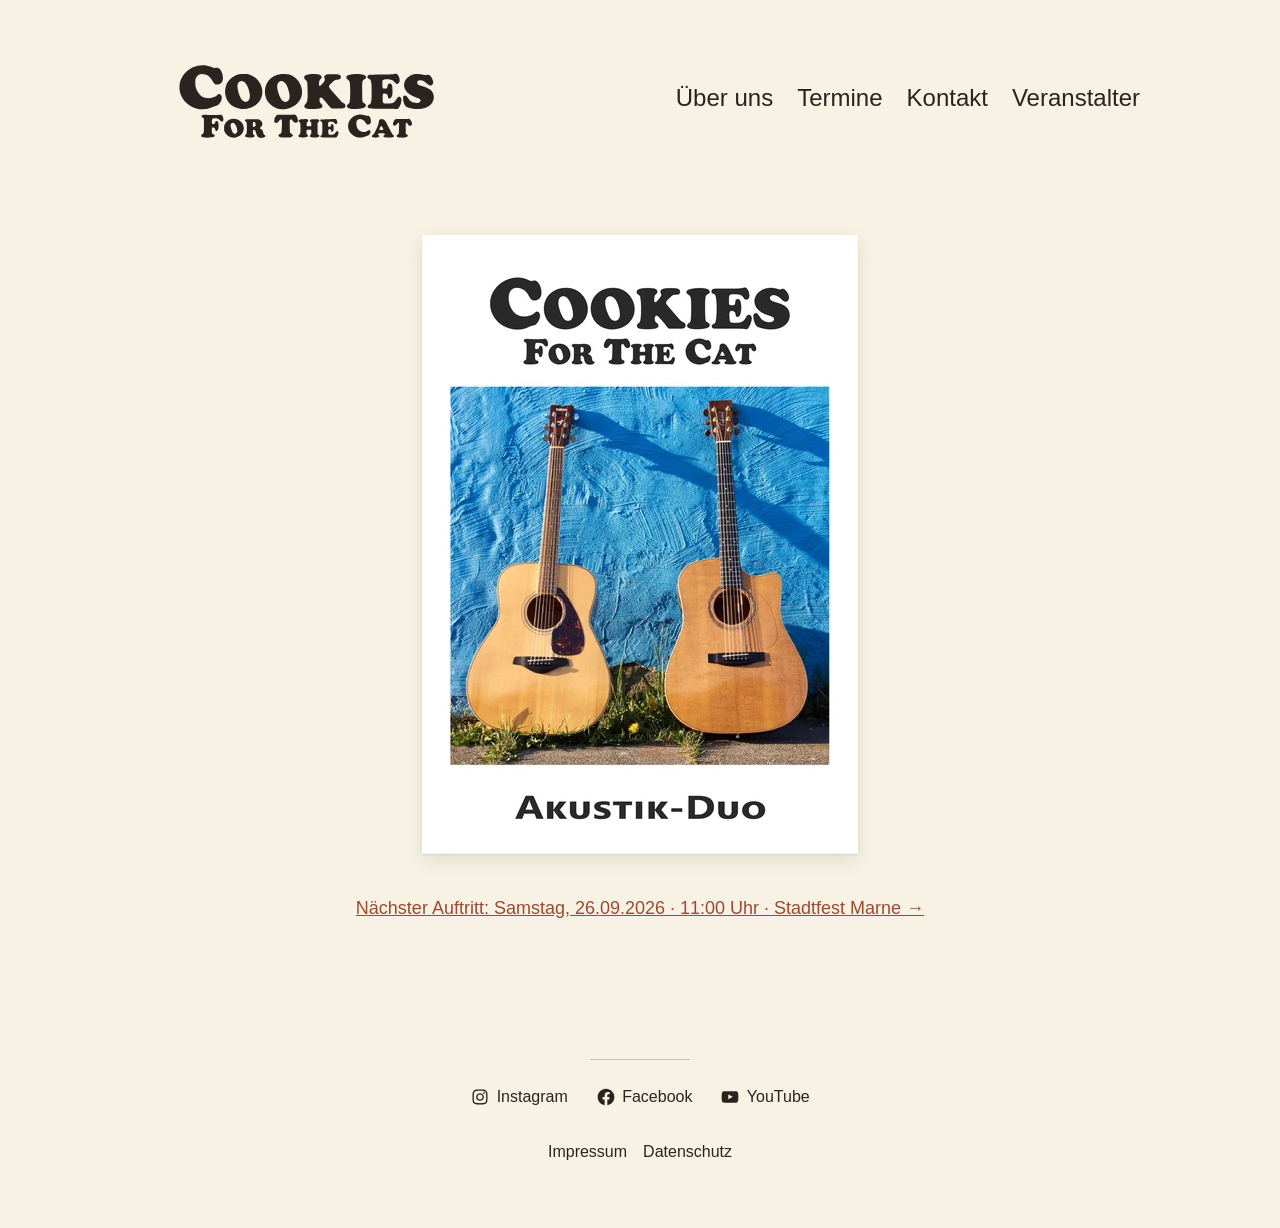
==== index.html @ 4d5546c1 "Gig dates updated: 8 upcoming  index.html  | 2 +-  sitemap.xml | 2 +-  2 files changed, 2 insertions" ====
<!DOCTYPE html>
<html lang="de">
<head>
<meta charset="utf-8">
<meta name="viewport" content="width=device-width, initial-scale=1">
<title>Cookies For The Cat</title>
<meta name="description" content="Cookies For The Cat – Akustik-Duo aus Schleswig-Holstein. Zwei Gitarren, zwei Stimmen, Folk, Rock, Country und Americana.">
<link rel="canonical" href="https://www.cookiesforthecat.de/">
<meta property="og:type" content="website">
<meta property="og:locale" content="de_DE">
<meta property="og:site_name" content="Cookies For The Cat">
<meta property="og:title" content="Cookies For The Cat">
<meta property="og:description" content="Cookies For The Cat – Akustik-Duo aus Schleswig-Holstein. Zwei Gitarren, zwei Stimmen, Folk, Rock, Country und Americana.">
<meta property="og:url" content="https://www.cookiesforthecat.de/">
<meta property="og:image" content="https://www.cookiesforthecat.de/assets/img/share.jpg">
<meta property="og:image:width" content="1200">
<meta property="og:image:height" content="630">
<meta property="og:image:alt" content="Cookies For The Cat: Tula Kratzmann und Volkmar Steffen mit ihren Gitarren in einem Kornfeld.">
<meta name="twitter:card" content="summary_large_image">
<meta name="theme-color" content="#f8f2e4">
<link rel="icon" href="favicon.ico" sizes="16x16 32x32 48x48">
<link rel="apple-touch-icon" href="apple-touch-icon.png">
<link rel="manifest" href="site.webmanifest">
<link rel="stylesheet" href="assets/style.css">
<script type="application/ld+json">
{
  "@context": "https://schema.org",
  "@type": "MusicGroup",
  "name": "Cookies For The Cat",
  "url": "https://www.cookiesforthecat.de/",
  "description": "Akustik-Duo aus Schleswig-Holstein. Zwei Gitarren, zwei Stimmen, Folk, Rock, Country und Americana.",
  "genre": ["Folk", "Rock", "Country", "Americana"],
  "foundingDate": "2017",
  "email": "kontakt@cookiesforthecat.de",
  "image": "https://www.cookiesforthecat.de/assets/img/share.jpg",
  "logo": "https://www.cookiesforthecat.de/assets/wordmark.svg",
  "member": [
    { "@type": "Person", "name": "Volkmar Steffen" },
    { "@type": "Person", "name": "Tula Kratzmann" }
  ],
  "sameAs": [
    "https://www.instagram.com/cookiesforthecat_de/",
    "https://www.facebook.com/CookiesForTheCat",
    "https://www.youtube.com/channel/UCidFSXmjvn1XzTlVbOlp90w"
  ]
}
</script>
</head>
<body>

<a class="skip-link" href="#inhalt">Zum Inhalt springen</a>

<header class="site-header">
  <div class="wrap site-header-inner">
    <p class="site-title"><a href="./"><img src="assets/wordmark.svg"
      alt="Cookies For The Cat" width="1386" height="314"></a></p>
    <nav class="site-nav" aria-label="Hauptnavigation">
      <ul>
        <li><a href="ueber-uns/">Über uns</a></li>
        <li><a href="termine/">Termine</a></li>
        <li><a href="kontakt/">Kontakt</a></li>
        <li><a href="veranstalter/">Veranstalter</a></li>
      </ul>
    </nav>
  </div>
</header>

<main id="inhalt" class="wrap">
  <h1 class="visually-hidden">Cookies For The Cat</h1>

  <figure class="flyer"><img src="assets/img/startseite.webp" fetchpriority="high"
    width="436" height="619"
    alt="Flyer: Cookies For The Cat, Akustik-Duo für Rock, Pop und Folk. Zwei Akustikgitarren lehnen an einer blau gestrichenen Wand."></figure>

  <!-- NEXT:START — generated by skripte/termine.py. -->
  <p class="centred"><a href="termine/">Nächster Auftritt: Samstag, 26.09.2026 · 11:00 Uhr &middot; Stadtfest Marne &rarr;</a></p>
  <!-- NEXT:END -->
</main>

<footer class="site-footer">
  <div class="wrap">
    <hr class="footer-rule">
    <ul class="social">
        <li><a href="https://www.instagram.com/cookiesforthecat_de/" rel="noopener" target="_blank"><svg viewBox="0 0 24 24" aria-hidden="true" focusable="false"><path d="M12,4.622c2.403,0,2.688,0.009,3.637,0.052c0.877,0.04,1.354,0.187,1.671,0.31c0.42,0.163,0.72,0.358,1.035,0.673c0.315,0.315,0.51,0.615,0.673,1.035c0.123,0.317,0.27,0.794,0.31,1.671c0.043,0.949,0.052,1.234,0.052,3.637s-0.009,2.688-0.052,3.637c-0.04,0.877-0.187,1.354-0.31,1.671c-0.163,0.42-0.358,0.72-0.673,1.035c-0.315,0.315-0.615,0.51-1.035,0.673c-0.317,0.123-0.794,0.27-1.671,0.31c-0.949,0.043-1.233,0.052-3.637,0.052s-2.688-0.009-3.637-0.052c-0.877-0.04-1.354-0.187-1.671-0.31c-0.42-0.163-0.72-0.358-1.035-0.673c-0.315-0.315-0.51-0.615-0.673-1.035c-0.123-0.317-0.27-0.794-0.31-1.671C4.631,14.688,4.622,14.403,4.622,12s0.009-2.688,0.052-3.637c0.04-0.877,0.187-1.354,0.31-1.671c0.163-0.42,0.358-0.72,0.673-1.035c0.315-0.315,0.615-0.51,1.035-0.673c0.317-0.123,0.794-0.27,1.671-0.31C9.312,4.631,9.597,4.622,12,4.622 M12,3C9.556,3,9.249,3.01,8.289,3.054C7.331,3.098,6.677,3.25,6.105,3.472C5.513,3.702,5.011,4.01,4.511,4.511c-0.5,0.5-0.808,1.002-1.038,1.594C3.25,6.677,3.098,7.331,3.054,8.289C3.01,9.249,3,9.556,3,12c0,2.444,0.01,2.751,0.054,3.711c0.044,0.958,0.196,1.612,0.418,2.185c0.23,0.592,0.538,1.094,1.038,1.594c0.5,0.5,1.002,0.808,1.594,1.038c0.572,0.222,1.227,0.375,2.185,0.418C9.249,20.99,9.556,21,12,21s2.751-0.01,3.711-0.054c0.958-0.044,1.612-0.196,2.185-0.418c0.592-0.23,1.094-0.538,1.594-1.038c0.5-0.5,0.808-1.002,1.038-1.594c0.222-0.572,0.375-1.227,0.418-2.185C20.99,14.751,21,14.444,21,12s-0.01-2.751-0.054-3.711c-0.044-0.958-0.196-1.612-0.418-2.185c-0.23-0.592-0.538-1.094-1.038-1.594c-0.5-0.5-1.002-0.808-1.594-1.038c-0.572-0.222-1.227-0.375-2.185-0.418C14.751,3.01,14.444,3,12,3L12,3z M12,7.378c-2.552,0-4.622,2.069-4.622,4.622S9.448,16.622,12,16.622s4.622-2.069,4.622-4.622S14.552,7.378,12,7.378z M12,15c-1.657,0-3-1.343-3-3s1.343-3,3-3s3,1.343,3,3S13.657,15,12,15z M16.804,6.116c-0.596,0-1.08,0.484-1.08,1.08s0.484,1.08,1.08,1.08c0.596,0,1.08-0.484,1.08-1.08S17.401,6.116,16.804,6.116z"></path></svg><span>Instagram</span></a></li>
        <li><a href="https://www.facebook.com/CookiesForTheCat" rel="noopener" target="_blank"><svg viewBox="0 0 24 24" aria-hidden="true" focusable="false"><path d="M12 2C6.5 2 2 6.5 2 12c0 5 3.7 9.1 8.4 9.9v-7H7.9V12h2.5V9.8c0-2.5 1.5-3.9 3.8-3.9 1.1 0 2.2.2 2.2.2v2.5h-1.3c-1.2 0-1.6.8-1.6 1.6V12h2.8l-.4 2.9h-2.3v7C18.3 21.1 22 17 22 12c0-5.5-4.5-10-10-10z"></path></svg><span>Facebook</span></a></li>
        <li><a href="https://www.youtube.com/channel/UCidFSXmjvn1XzTlVbOlp90w" rel="noopener" target="_blank"><svg viewBox="0 0 24 24" aria-hidden="true" focusable="false"><path d="M21.8,8.001c0,0-0.195-1.378-0.795-1.985c-0.76-0.797-1.613-0.801-2.004-0.847c-2.799-0.202-6.997-0.202-6.997-0.202h-0.009c0,0-4.198,0-6.997,0.202C4.608,5.216,3.756,5.22,2.995,6.016C2.395,6.623,2.2,8.001,2.2,8.001S2,9.62,2,11.238v1.517c0,1.618,0.2,3.237,0.2,3.237s0.195,1.378,0.795,1.985c0.761,0.797,1.76,0.771,2.205,0.855c1.6,0.153,6.8,0.201,6.8,0.201s4.203-0.006,7.001-0.209c0.391-0.047,1.243-0.051,2.004-0.847c0.6-0.607,0.795-1.985,0.795-1.985s0.2-1.618,0.2-3.237v-1.517C22,9.62,21.8,8.001,21.8,8.001z M9.935,14.594l-0.001-5.62l5.404,2.82L9.935,14.594z"></path></svg><span>YouTube</span></a></li>
    </ul>
    <ul class="legal">
      <li><a href="impressum/">Impressum</a></li>
      <li><a href="datenschutz/">Datenschutz</a></li>
    </ul>
  </div>
</footer>

</body>
</html>
---- assets/style.css ----
/* Cookies For The Cat — cookiesforthecat.de
 *
 * Everything here is English: class names, custom properties, comments. The
 * content they describe is German. See AGENTS.md.
 */

/* ------------------------------------------------------------------- Tokens */

:root {
  /* WCAG AA: text 13.79:1, links 5.48:1, muted 5.33:1. */
  --color-background: #f8f2e4;
  --color-text: #2b2320;
  --color-accent: #9c4a2f;
  --color-muted: #6b625d;

  /* The wheat field and the embroidery on the dress, both from Plakat 1.
   * The selection tint only. It is never text, so it needs no text contrast. */
  --color-gold: #a8752a;
  /* The blue from the painted wall on Plakat 2, so focus is the band's own
   * colour and not a second terracotta. 6.65:1 on the paper. */
  --color-focus: #2f5591;

  /* The flyer and the press-kit posters are white sheets, and need an edge
   * against the cream. */
  --shadow-sheet: 0 1px 2px color-mix(in srgb, var(--color-text) 8%, transparent),
    0 6px 18px color-mix(in srgb, var(--color-text) 10%, transparent);

  /* One strength for every rule on the site. */
  --color-rule: color-mix(in srgb, var(--color-text) 25%, transparent);

  --width-text: 650px;
  --width-wide: 1000px;

  /* No webfont: Georgia on Apple and Windows, Noto Serif on Android. */
  --font-serif: Georgia, "Times New Roman", serif;
  --font-system: -apple-system, BlinkMacSystemFont, "Segoe UI", Roboto,
    Oxygen-Sans, Ubuntu, Cantarell, "Helvetica Neue", sans-serif;

  --size-small: 1rem;
  --size-medium: 1.125rem;
  --size-large: 1.5rem;
  --size-huge: clamp(1.4rem, 2.8vw, 1.65rem);
  --size-giant: clamp(1.65rem, 3.8vw, 2.1rem);
  --size-colossal: clamp(2.1rem, 4.7vw, 3.25rem);

  /* Everything below --space-block, on the same 4px grid. */
  --space-hair: 0.25rem;
  --space-tight: 0.5rem;
  --space-snug: 0.75rem;

  --space-block: 1.5rem;
  --space-gutter: max(1.25rem, 5vw);
  --space-section: clamp(2rem, 8vw, 6rem);
  --space-large: clamp(4rem, 10vw, 6rem);

  /* Applied twice between two gigs, and under the flyer on the home page. */
  --space-loose: clamp(2rem, 8vw, 2.5rem);

  --line-tight: 1.15;
  --line-snug: 1.2;
  --line-medium: 1.4;
  --line-normal: 1.6;
}

/* ---------------------------------------------------------------------- Base */

*,
*::before,
*::after {
  box-sizing: border-box;
}

body {
  margin: 0;
  background-color: var(--color-background);
  color: var(--color-text);
  font-family: var(--font-system);
  font-size: var(--size-medium);
  line-height: var(--line-normal);
  -webkit-font-smoothing: antialiased;
  -moz-osx-font-smoothing: grayscale;
}

/* Georgia has nothing between regular and bold, and a large x-height. */
h1,
h2,
h3,
h4 {
  font-family: var(--font-serif);
  font-weight: 400;
  letter-spacing: -0.012em;
  overflow-wrap: anywhere;
  margin: 0 0 var(--space-block);
}

h1 {
  font-size: var(--size-colossal);
  line-height: var(--line-tight);
}

h2 {
  font-size: var(--size-giant);
  line-height: var(--line-snug);
}

h3 {
  font-size: var(--size-huge);
  line-height: var(--line-tight);
}

p,
figure {
  margin: 0 0 var(--space-block);
}

a {
  color: var(--color-accent);
  text-decoration: underline;
}

a:hover {
  text-decoration: none;
}

/* 15% is as strong as the tint can go while every text colour on the site
 * still clears AA against it; links are the tightest at 4.65:1. */
::selection {
  background: color-mix(in srgb, var(--color-gold) 15%, transparent);
}

/* Keyboard focus must be more visible than the resting state, not less. */
:focus-visible {
  outline: 2px solid var(--color-focus);
  outline-offset: 3px;
  border-radius: 2px;
}

/* <address> is the right element for the contact details; its default italic
 * is not what we want. */
address {
  font-style: normal;
  margin: 0 0 var(--space-block);
}

img {
  max-width: 100%;
  height: auto;
  vertical-align: middle;
}

/* Present in the accessibility tree, absent from the screen. The skip link
 * uses the same technique and reappears on keyboard focus. */
.visually-hidden,
.skip-link {
  /* Hidden text should not inherit a display size or weight. */
  font: inherit;
  position: absolute;
  width: 1px;
  height: 1px;
  margin: -1px;
  padding: 0;
  overflow: hidden;
  clip-path: inset(50%);
  white-space: nowrap;
}

.skip-link:focus {
  top: 0;
  left: 0;
  width: auto;
  height: auto;
  margin: 0;
  padding: var(--space-snug) 1rem;
  overflow: visible;
  clip-path: none;
  background: var(--color-background);
  color: var(--color-text);
  z-index: 10;
}

/* ------------------------------------------------------------------- Layout */

/* 1000px inside the padding, not including it. */
.wrap {
  width: 100%;
  max-width: calc(var(--width-wide) + 2 * var(--space-gutter));
  margin: 0 auto;
  padding-inline: var(--space-gutter);
}

.content {
  max-width: var(--width-text);
  margin-inline: auto;
}

.wide {
  max-width: var(--width-wide);
  margin-inline: auto;
}

/* ------------------------------------------------------------------ Header */

.site-header {
  padding-top: var(--space-gutter);
  padding-bottom: var(--space-large);
}

.site-header-inner {
  display: flex;
  flex-wrap: wrap;
  align-items: baseline;
  justify-content: space-between;
  gap: var(--space-block);
}

/* The traced wordmark, not type; the aspect ratio lives in the SVG. */
.site-title {
  margin: 0;
  line-height: 0;
}

.site-title a {
  display: inline-block;
  color: inherit;
  text-decoration: none;
}

.site-title img {
  width: clamp(180px, 26vw, 340px);
  height: auto;
}

/* Below 700px the wordmark sits centred above the navigation. */
@media (max-width: 700px) {
  .site-header-inner {
    flex-direction: column;
    align-items: center;
    gap: var(--space-block);
  }

  .site-title img {
    width: min(68vw, 300px);
  }

  .site-nav ul {
    justify-content: center;
  }
}

.site-title a:hover {
  text-decoration: underline;
}

/* No JavaScript, so no hamburger: the navigation wraps instead. */
.site-nav ul {
  display: flex;
  flex-wrap: wrap;
  justify-content: flex-end;
  gap: var(--space-tight) clamp(var(--space-snug), 2.5vw, 1.5rem);
  list-style: none;
  margin: 0;
  padding: 0;
  font-size: clamp(var(--size-medium), 3.2vw, var(--size-large));
}

.site-nav a {
  color: inherit;
  text-decoration: none;
}

.site-nav a:hover {
  text-decoration: underline;
}

.site-nav a[aria-current="page"] {
  text-decoration: underline;
  text-underline-offset: 0.2em;
}

/* ----------------------------------------------------------------- Content */

main > * + * {
  margin-top: var(--space-block);
}

/* A hidden heading must not push a margin onto what follows. */
main > .visually-hidden + * {
  margin-top: 0;
}

.page-intro {
  margin-bottom: var(--space-section);
}

/* Termine alone runs tight here. Its intro ends on the subscribe line and the
 * gig list starts with its own padding and a rule, so the full section gap
 * leaves the first date stranded on a wide screen. The other three intros are
 * read and then left, and want the air. */
.gigs-intro {
  margin-bottom: var(--space-loose);
}

/* ----------------------------------------------------------------- Gig list */

/* Venue names, notes and archive lines come from the calendar, so any of
 * them can arrive as one unbreakable word. */
.gigs,
.archive,
.kit-meta {
  overflow-wrap: anywhere;
}

/* Bracketed by the same hairline that divides the gigs inside it.
 * `0 auto`, not `0`: this list also carries .content, whose centring the
 * shorthand would undo. */
.gigs {
  margin: 0 auto;
  padding: var(--space-loose) 0;
  border-top: 1px solid var(--color-rule);
  border-bottom: 1px solid var(--color-rule);
  list-style: none;
}

.gig {
  margin: 0 0 var(--space-loose);
}

/* The list's own padding closes the gap under the last one. */
.gig:last-child {
  margin-bottom: 0;
}

/* A small line above the venue; the venue name carries the entry. */
.gig-date {
  font-size: var(--size-small);
  line-height: var(--line-medium);
  letter-spacing: 0.04em;
  color: var(--color-muted);
  margin-bottom: var(--space-hair);
}

.gig-venue {
  font-family: var(--font-serif);
  font-size: var(--size-large);
  line-height: var(--line-snug);
  font-weight: 700;
  margin-bottom: var(--space-hair);
}

.gig-address {
  font-size: var(--size-medium);
  line-height: var(--line-medium);
  margin-bottom: var(--space-tight);
}

.gig-note {
  margin-bottom: 0;
}

/* Two notes on one gig need a gap between them. */
.gig-note + .gig-note {
  margin-top: var(--space-tight);
}

/* Quiet next to the venue: not a second call to action. */
.gig-add {
  margin: var(--space-tight) 0 0;
  font-size: var(--size-small);
}

.gig + .gig {
  border-top: 1px solid var(--color-rule);
  padding-top: var(--space-loose);
}

/* Archive: one line per gig. */
.archive {
  margin: 0;
  padding: 0;
  list-style: none;
}

/* Single-line entries need no paragraph spacing. */
.archive li {
  margin-bottom: var(--space-tight);
}

/* The year as a quiet subheading — it should divide the list, not compete
 * with it. */
.archive-year {
  font-size: var(--size-large);
  line-height: var(--line-snug);
  margin-bottom: var(--space-snug);
  padding-bottom: var(--space-tight);
  color: var(--color-accent);
  border-bottom: 1px solid var(--color-rule);
}

.archive time {
  font-variant-numeric: tabular-nums;
}

/* ---------------------------------------------------------------- Press kit */

/* Image left, caption right (40/60); stacked on a narrow screen. */
.kit {
  margin: 0;
  padding: 0;
  list-style: none;
}

.kit figure {
  display: grid;
  grid-template-columns: 40% 60%;
  align-items: center;
  gap: 0 var(--space-block);
  margin: 0 0 var(--space-block);
}

/* The full-resolution file is only fetched on click. */
.kit figure > a {
  display: block;
  line-height: 0;
}

.kit img {
  width: 100%;
  box-shadow: var(--shadow-sheet);
}

.kit-title {
  display: block;
  font-size: var(--size-medium);
  line-height: var(--line-medium);
}

.kit-meta {
  display: block;
  color: var(--color-muted);
  font-size: var(--size-small);
}

/* Secondary download, e.g. the poster as an image rather than a fillable PDF. */
.kit-alt {
  display: inline-block;
  margin-top: var(--space-tight);
  font-size: var(--size-small);
}

@media (max-width: 700px) {
  .kit figure {
    grid-template-columns: 1fr;
    gap: var(--space-block);
  }
}

/* Two per row. Top-aligned, so a landscape photo beside a portrait poster
 * keeps its own height. */
@media (min-width: 900px) {
  .kit {
    display: grid;
    grid-template-columns: 1fr 1fr;
    align-items: start;
    gap: calc(var(--space-block) * 2) var(--space-block);
  }

  .kit figure {
    grid-template-columns: 48% 52%;
    margin-bottom: 0;
  }
}

/* ----------------------------------------------------------------- Footer */

/* 4rem of padding, 3rem more above the short rule. */
.site-footer {
  padding-top: 4rem;
  padding-bottom: 4rem;
  text-align: center;
}

.footer-rule {
  width: 100px;
  margin: 3rem auto var(--space-block);
  border: 0;
  border-top: 1px solid var(--color-rule);
}

/* `0 auto`, not `0`: on the contact page this list also carries .content. */
.social {
  display: flex;
  flex-wrap: wrap;
  align-items: center;
  justify-content: center;
  gap: clamp(1rem, 3vw, 1.75rem);
  list-style: none;
  margin: 0 auto;
  padding: 0;
  font-size: var(--size-small);
}

.social a {
  display: inline-flex;
  align-items: center;
  gap: 0.4em;
  color: inherit;
  text-decoration: none;
}

.social a:hover {
  text-decoration: underline;
}

.social svg {
  width: 1.25em;
  height: 1.25em;
  fill: currentColor;
  flex: none;
}

/* Three labelled links need 283px plus two gaps plus two gutters, so they
 * fit from 356px up. Below that only the icons show; the names stay in the
 * accessibility tree. Re-measure this number if the gap or the labels change. */
@media (max-width: 355px) {
  .site-footer .social span {
    position: absolute;
    width: 1px;
    height: 1px;
    margin: -1px;
    padding: 0;
    overflow: hidden;
    clip-path: inset(50%);
    white-space: nowrap;
  }

  .site-footer .social svg {
    width: 1.75em;
    height: 1.75em;
  }

  .site-footer .social {
    gap: 1.75rem;
  }
}

.legal {
  display: flex;
  flex-wrap: wrap;
  justify-content: center;
  gap: 1rem;
  list-style: none;
  margin: var(--space-block) 0 0;
  padding: 0;
  font-size: var(--size-small);
}

.legal a {
  color: inherit;
  text-decoration: none;
}

.legal a:hover {
  text-decoration: underline;
}

/* ------------------------------------------------------------------ Images */

/* The display width sits in the img attributes, so it holds without CSS. */
.centred {
  text-align: center;
}

/* The flyer, at the size it was drawn for. A whole poster followed by one
 * line of text needs more air than the 24px every other block gets. */
.flyer {
  max-width: 436px;
  margin-inline: auto;
  margin-bottom: var(--space-loose);
}

.flyer img {
  width: 100%;
  box-shadow: var(--shadow-sheet);
}

/* Wider than the text under it; 800px is 2x the 1600px file. */
.photo {
  max-width: 800px;
  margin-inline: auto;
}

.photo img {
  width: 100%;
}

/* The subscribe link is webcal://, which iOS and macOS hand to Calendar and
 * Android hands to nobody at all — tapping it there does nothing, silently.
 * The way out on Android is the plain https address, so it sits behind a
 * <details> rather than in everyone's way. Native element, no script. */
.hint {
  margin-top: var(--space-block);
  font-size: var(--size-small);
  color: var(--color-muted);
}

.hint summary {
  cursor: pointer;
  color: var(--color-accent);
  text-decoration: underline;
}

.hint summary:hover {
  text-decoration: none;
}

.hint > p {
  margin: var(--space-snug) 0 0;
}

/* Long enough to overflow a phone: let it wrap mid-string rather than push
 * the page sideways. */
.feed-url {
  overflow-wrap: anywhere;
  color: var(--color-text);
}

/* ------------------------------------------------------------------- Print */

/* Termine is the page anyone prints — a venue wants the dates on paper. The
 * navigation, the footer and the add-to-calendar links are no use there, and
 * the page box becomes the measure. Physical units are deliberate: a sheet of
 * paper has no viewport, and this is the one place where a font-size is not a
 * token. No `size` on @page, so a Letter sheet still works. */
@page {
  margin: 15mm;
}

@media print {
  :root {
    --color-background: #fff;
    --color-text: #000;
    --color-accent: #000;
    --color-muted: #333;
  }

  /* On paper: no navigation, no footer, no add-to-calendar links, and none
   * of the prose that only makes sense on screen — `.no-print` marks that
   * one element at a time, since `.page-intro` carries real text elsewhere. */
  .skip-link,
  .site-nav,
  .site-footer,
  .gig-add,
  .gig-note,
  .no-print {
    display: none;
  }

  .wrap {
    max-width: none;
    padding-inline: 0;
  }

  .content {
    max-width: none;
  }

  body {
    font-size: 11pt;
  }

  /* The wordmark centred at the top of the sheet, then the list. */
  .site-header {
    padding-top: 0;
    padding-bottom: 18pt;
  }

  .site-header-inner {
    justify-content: center;
  }

  .site-title img {
    width: 150pt;
  }

  .page-intro {
    margin-bottom: 12pt;
  }

  /* The fluid spacing is measured against a viewport, so it is replaced. */
  .gigs {
    padding: 18pt 0;
  }

  .gig {
    margin-bottom: 18pt;
  }

  .gig + .gig {
    padding-top: 18pt;
  }

  .archive-year {
    font-size: 13pt;
    margin-bottom: 6pt;
    break-after: avoid;
  }

  .archive li {
    margin-bottom: 3pt;
  }

  /* Neither a gig nor an archive line may straddle two sheets. */
  .gig,
  .archive li {
    break-inside: avoid;
  }

  a {
    color: inherit;
    text-decoration: none;
  }
}
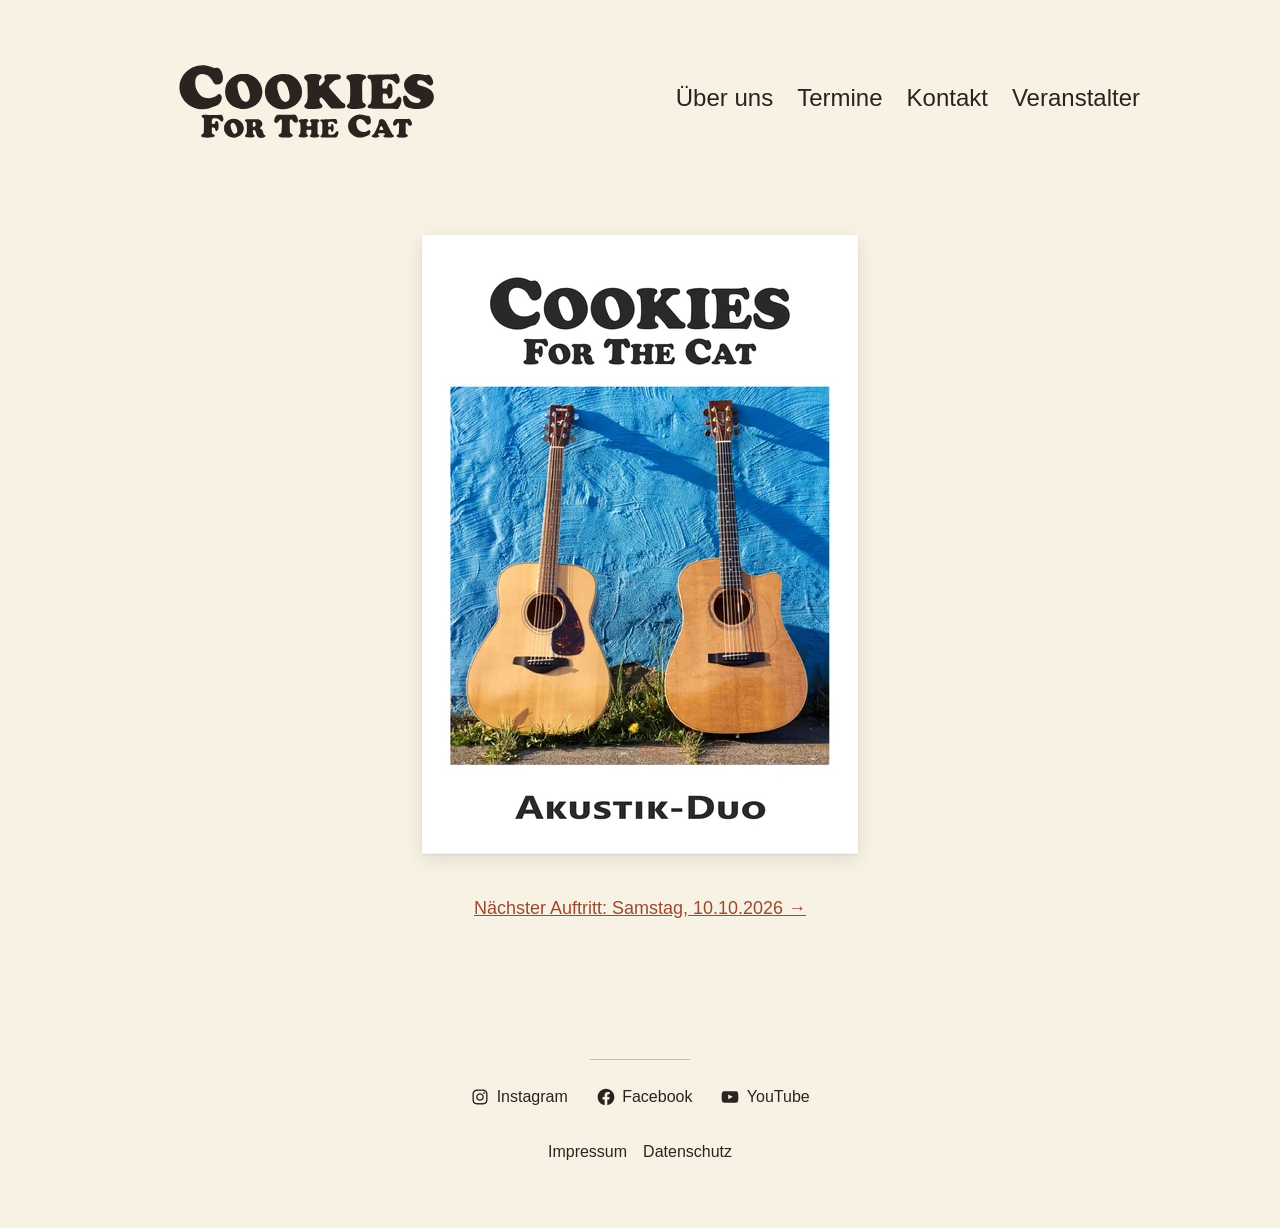
==== commit b1edfa46: "Gig dates updated: 7 upcoming  index.html  | 2 +-  sitemap.xml | 2 +-  2 files changed, 2 insertions" ====
--- a/index.html
+++ b/index.html
@@ -73,7 +73,7 @@
     alt="Flyer: Cookies For The Cat, Akustik-Duo für Rock, Pop und Folk. Zwei Akustikgitarren lehnen an einer blau gestrichenen Wand."></figure>
 
   <!-- NEXT:START — generated by skripte/termine.py. -->
-  <p class="centred"><a href="termine/">Nächster Auftritt: Samstag, 26.09.2026 · 11:00 Uhr &middot; Stadtfest Marne &rarr;</a></p>
+  <p class="centred"><a href="termine/">Nächster Auftritt: Samstag, 10.10.2026 &rarr;</a></p>
   <!-- NEXT:END -->
 </main>
 
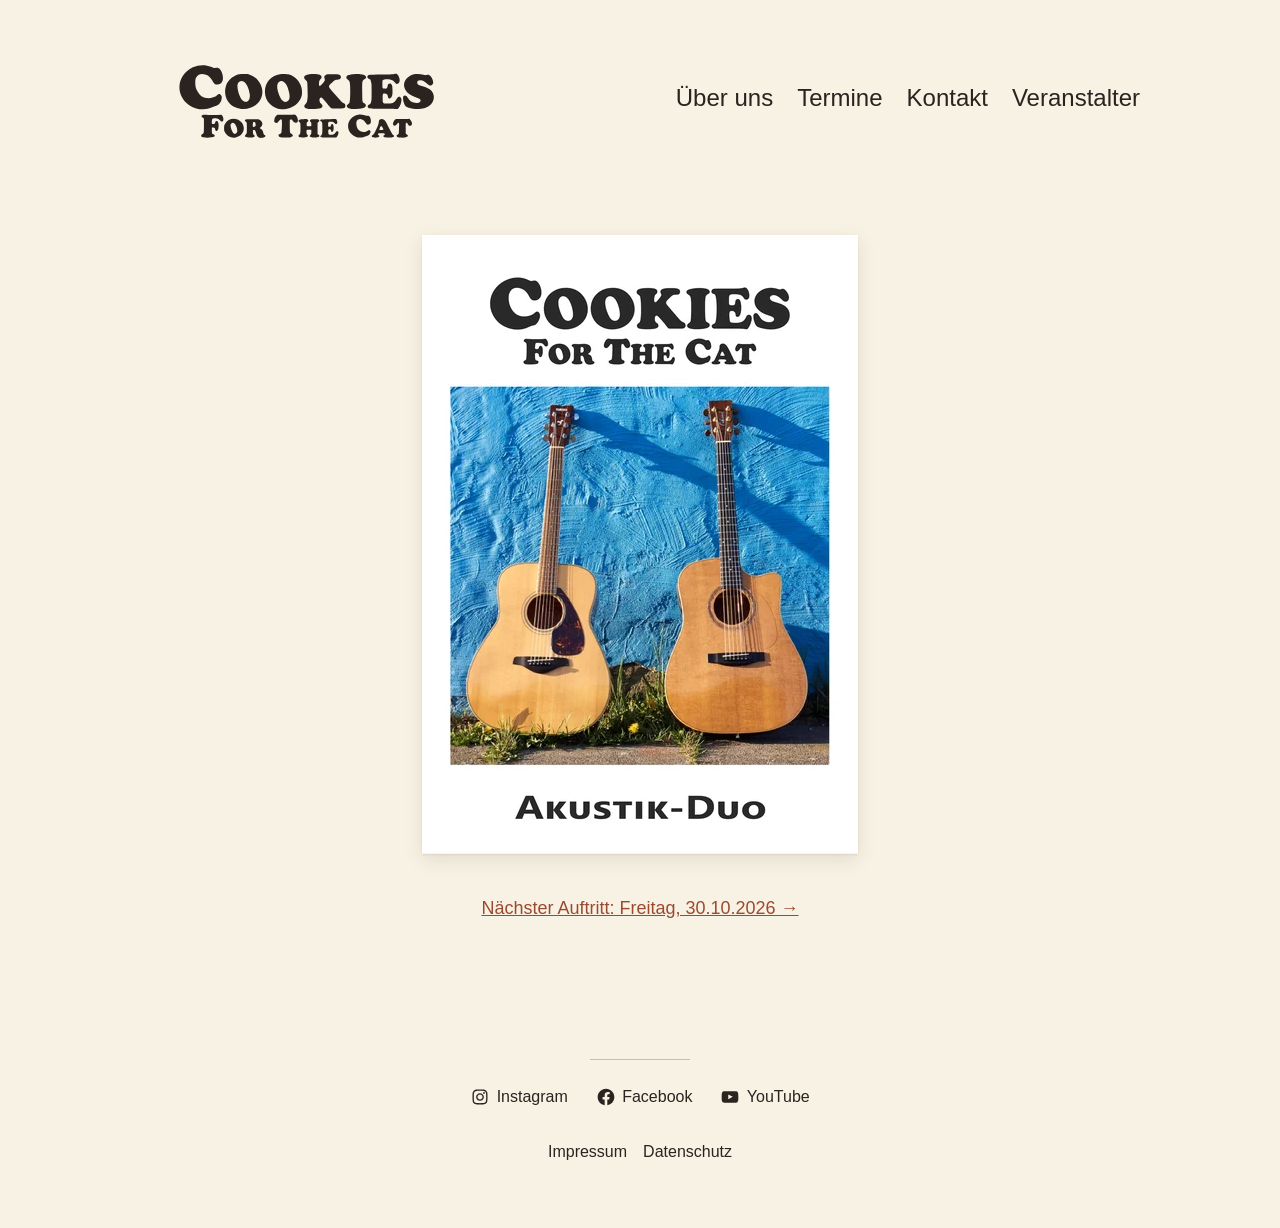
==== commit 905a1617: "Gig dates updated: 6 upcoming  daten/archiv.json             | 4 ++++  daten/termine.json           " ====
--- a/index.html
+++ b/index.html
@@ -73,7 +73,7 @@
     alt="Flyer: Cookies For The Cat, Akustik-Duo für Rock, Pop und Folk. Zwei Akustikgitarren lehnen an einer blau gestrichenen Wand."></figure>
 
   <!-- NEXT:START — generated by skripte/termine.py. -->
-  <p class="centred"><a href="termine/">Nächster Auftritt: Samstag, 10.10.2026 &rarr;</a></p>
+  <p class="centred"><a href="termine/">Nächster Auftritt: Freitag, 30.10.2026 &rarr;</a></p>
   <!-- NEXT:END -->
 </main>
 
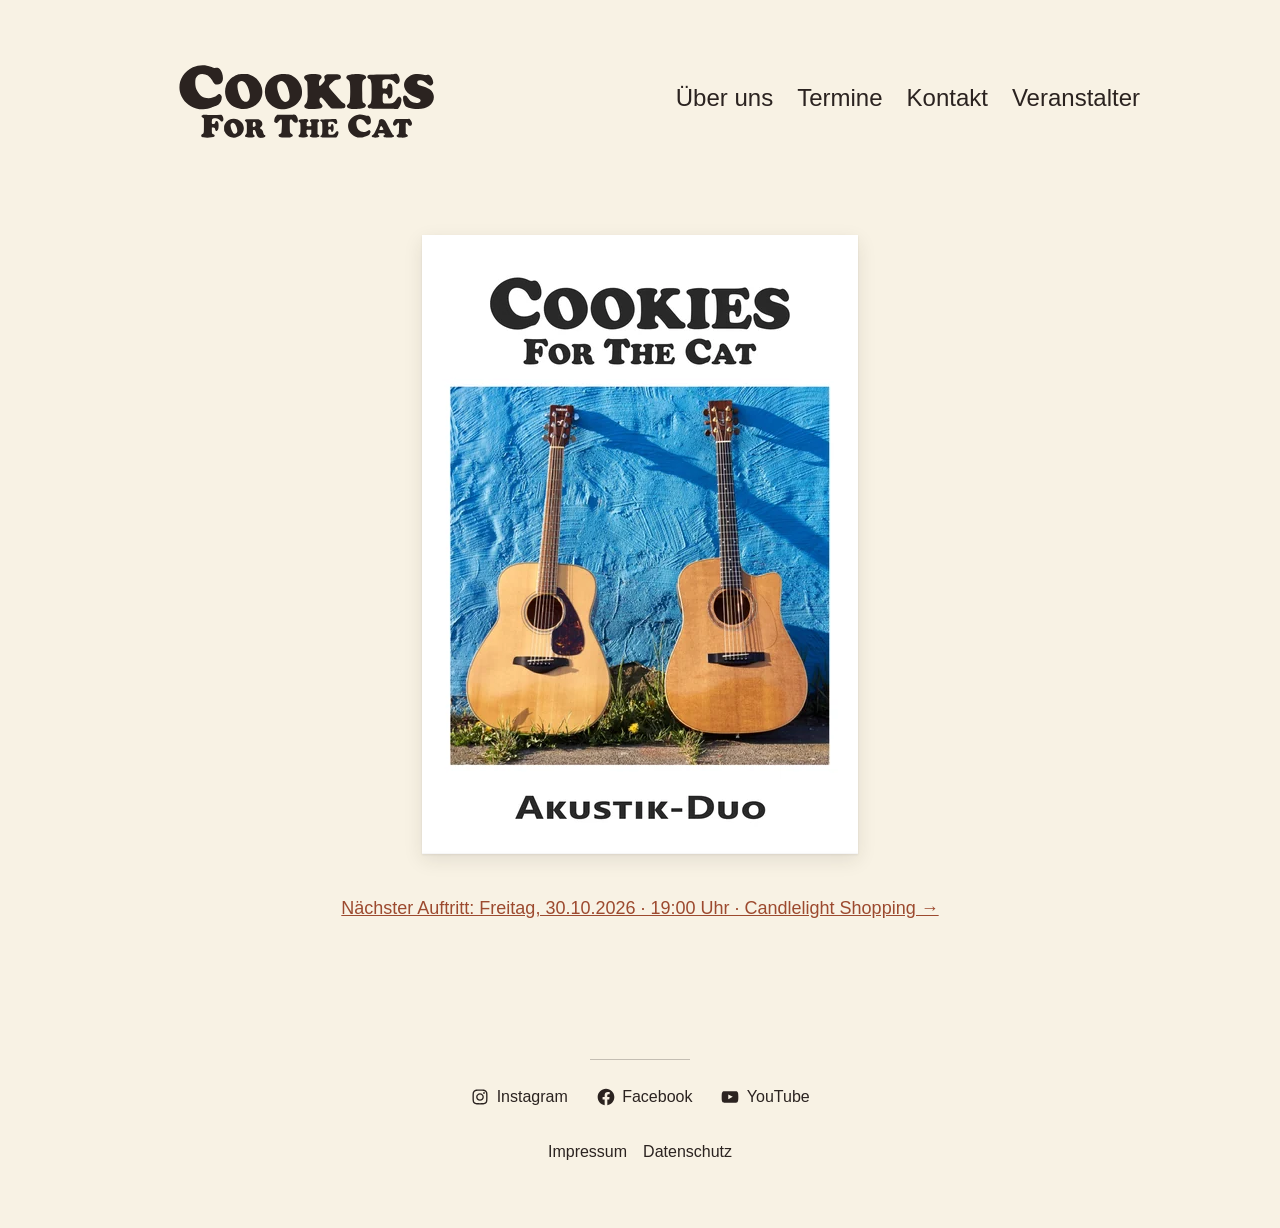
==== commit b5a288c8: "Regenerate next gig to feature Candlelight Shopping" ====
--- a/index.html
+++ b/index.html
@@ -73,7 +73,7 @@
     alt="Flyer: Cookies For The Cat, Akustik-Duo für Rock, Pop und Folk. Zwei Akustikgitarren lehnen an einer blau gestrichenen Wand."></figure>
 
   <!-- NEXT:START — generated by skripte/termine.py. -->
-  <p class="centred"><a href="termine/">Nächster Auftritt: Freitag, 30.10.2026 &rarr;</a></p>
+  <p class="centred"><a href="termine/">Nächster Auftritt: Freitag, 30.10.2026 · 19:00 Uhr &middot; Candlelight Shopping &rarr;</a></p>
   <!-- NEXT:END -->
 </main>
 
--- a/assets/style.css
+++ b/assets/style.css
@@ -292,12 +292,14 @@
   margin-bottom: var(--space-section);
 }
 
-/* Termine alone runs tight here. Its intro ends on the subscribe line and the
- * gig list starts with its own padding and a rule, so the full section gap
- * leaves the first date stranded on a wide screen. The other three intros are
- * read and then left, and want the air. */
+/* The gig list continues its introduction with a smaller section gap. */
 .gigs-intro {
   margin-bottom: var(--space-loose);
+}
+
+/* The archive year follows directly from the introductory text. */
+.archive-intro {
+  margin-bottom: var(--space-block);
 }
 
 /* ----------------------------------------------------------------- Gig list */
@@ -624,6 +626,20 @@
   color: var(--color-text);
 }
 
+/* Keep the calendar instructions together as supporting text. */
+.gigs-intro .calendar-subscription {
+  font-size: var(--size-small);
+  color: var(--color-muted);
+}
+
+.gigs-intro .calendar-subscription > p {
+  margin-bottom: var(--space-tight);
+}
+
+.gigs-intro .calendar-subscription > .hint {
+  margin-top: var(--space-tight);
+}
+
 /* ------------------------------------------------------------------- Print */
 
 /* Termine is the page anyone prints — a venue wants the dates on paper. The
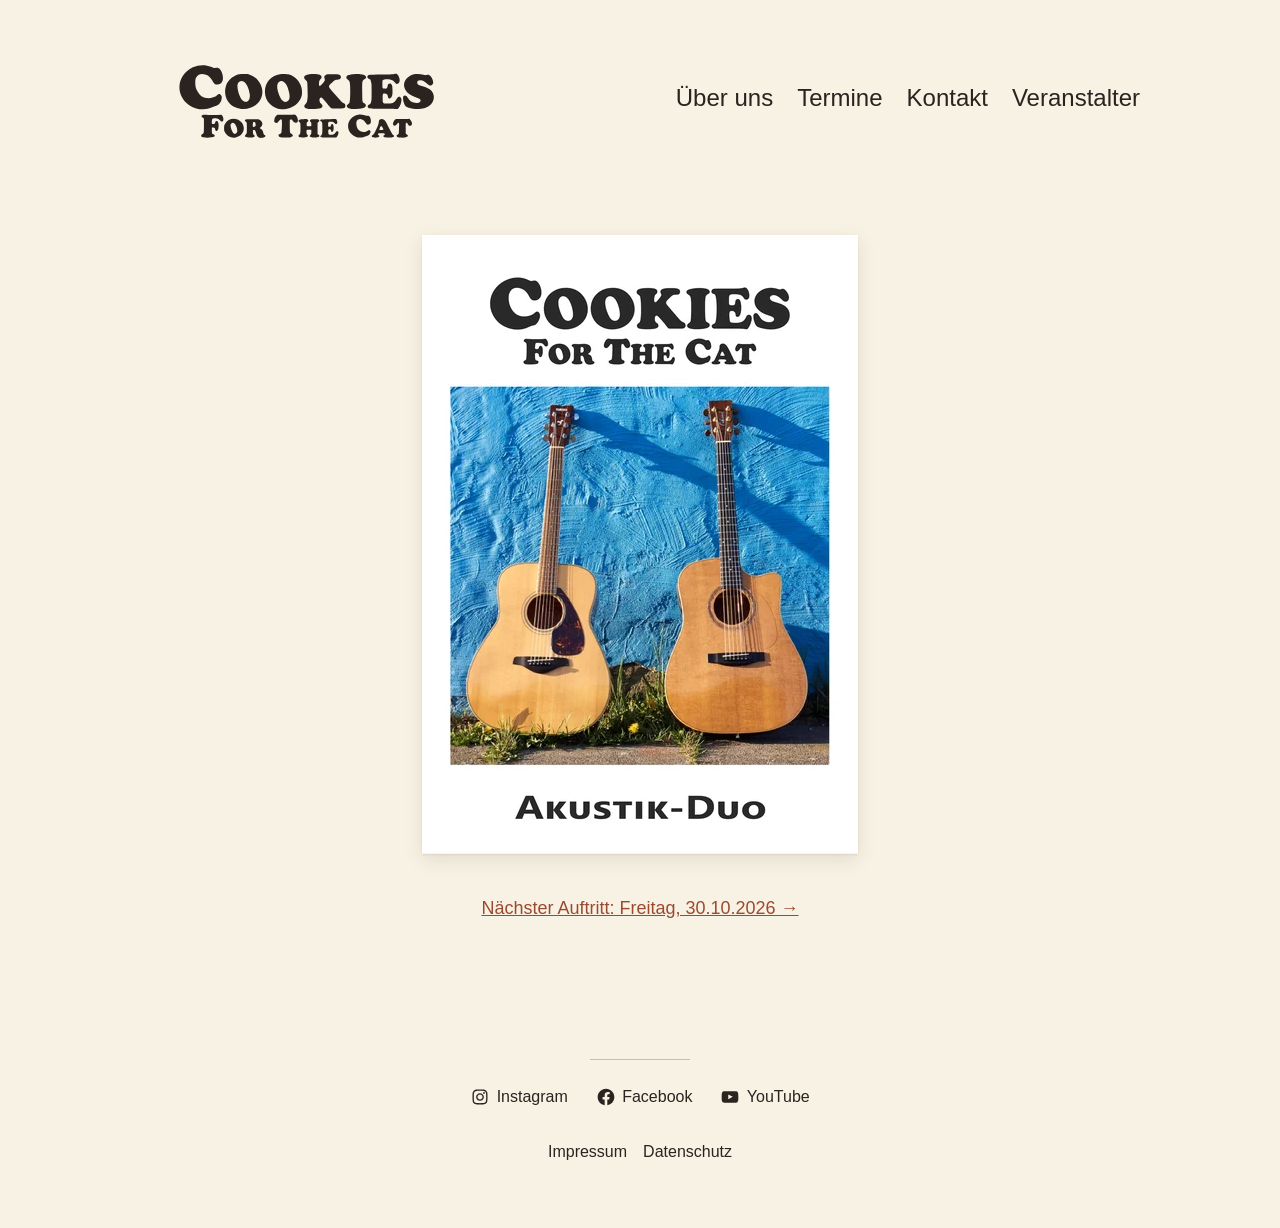
==== commit 99655ba2: "Gig dates updated: 8 upcoming  index.html  | 2 +-  sitemap.xml | 2 +-  2 files changed, 2 insertions" ====
--- a/index.html
+++ b/index.html
@@ -73,7 +73,7 @@
     alt="Flyer: Cookies For The Cat, Akustik-Duo für Rock, Pop und Folk. Zwei Akustikgitarren lehnen an einer blau gestrichenen Wand."></figure>
 
   <!-- NEXT:START — generated by skripte/termine.py. -->
-  <p class="centred"><a href="termine/">Nächster Auftritt: Freitag, 30.10.2026 · 19:00 Uhr &middot; Candlelight Shopping &rarr;</a></p>
+  <p class="centred"><a href="termine/">Nächster Auftritt: Freitag, 30.10.2026 &rarr;</a></p>
   <!-- NEXT:END -->
 </main>
 
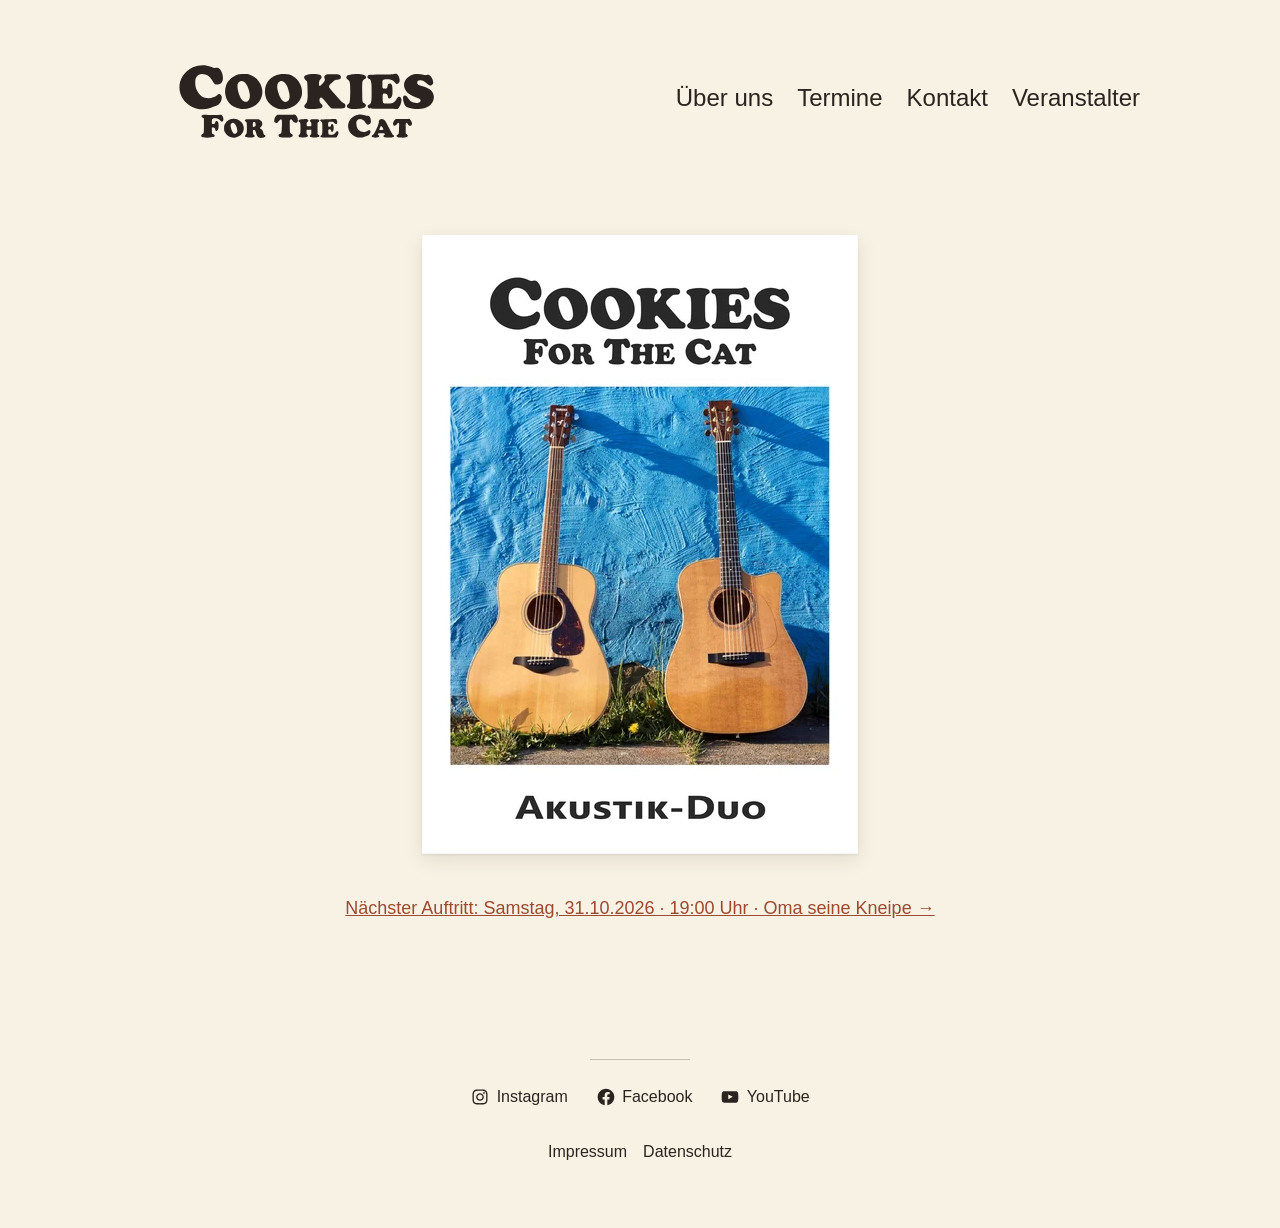
==== commit f4a3f737: "Gig dates updated: 6 upcoming  daten/archiv.json                                  |  9 +++++++  date" ====
--- a/index.html
+++ b/index.html
@@ -73,7 +73,7 @@
     alt="Flyer: Cookies For The Cat, Akustik-Duo für Rock, Pop und Folk. Zwei Akustikgitarren lehnen an einer blau gestrichenen Wand."></figure>
 
   <!-- NEXT:START — generated by skripte/termine.py. -->
-  <p class="centred"><a href="termine/">Nächster Auftritt: Freitag, 30.10.2026 &rarr;</a></p>
+  <p class="centred"><a href="termine/">Nächster Auftritt: Samstag, 31.10.2026 · 19:00 Uhr &middot; Oma seine Kneipe &rarr;</a></p>
   <!-- NEXT:END -->
 </main>
 
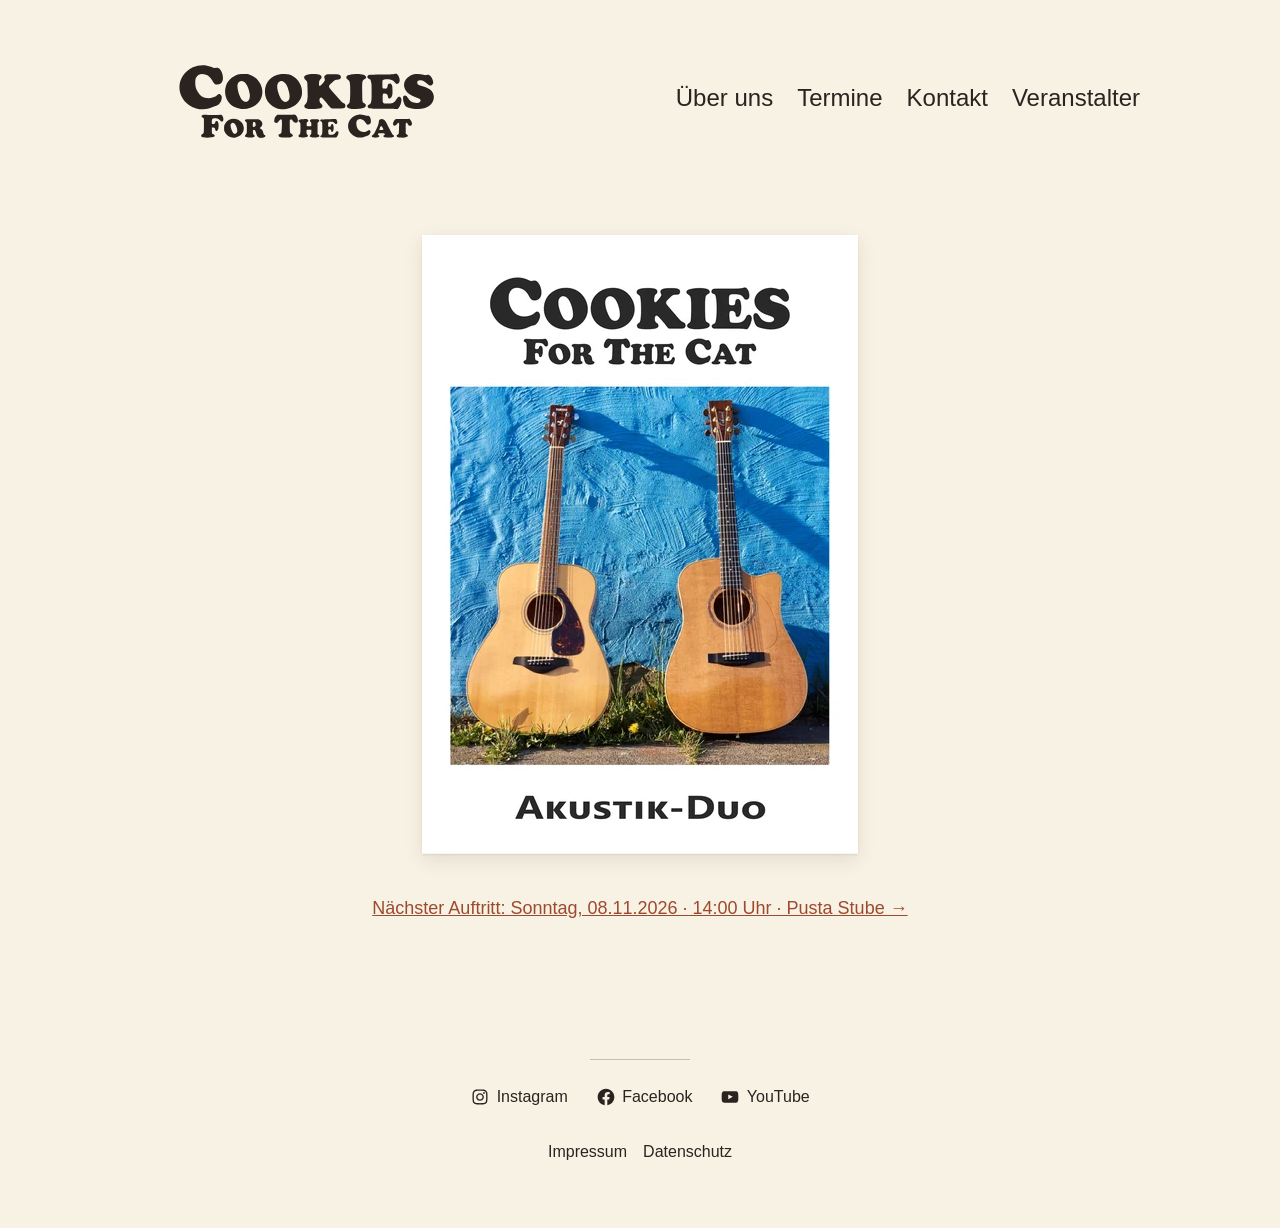
==== commit 6463d241: "Gig dates updated: 6 upcoming  index.html | 2 +-  1 file changed, 1 insertion(+), 1 deletion(-)" ====
--- a/index.html
+++ b/index.html
@@ -73,7 +73,7 @@
     alt="Flyer: Cookies For The Cat, Akustik-Duo für Rock, Pop und Folk. Zwei Akustikgitarren lehnen an einer blau gestrichenen Wand."></figure>
 
   <!-- NEXT:START — generated by skripte/termine.py. -->
-  <p class="centred"><a href="termine/">Nächster Auftritt: Samstag, 31.10.2026 · 19:00 Uhr &middot; Oma seine Kneipe &rarr;</a></p>
+  <p class="centred"><a href="termine/">Nächster Auftritt: Sonntag, 08.11.2026 · 14:00 Uhr &middot; Pusta Stube &rarr;</a></p>
   <!-- NEXT:END -->
 </main>
 
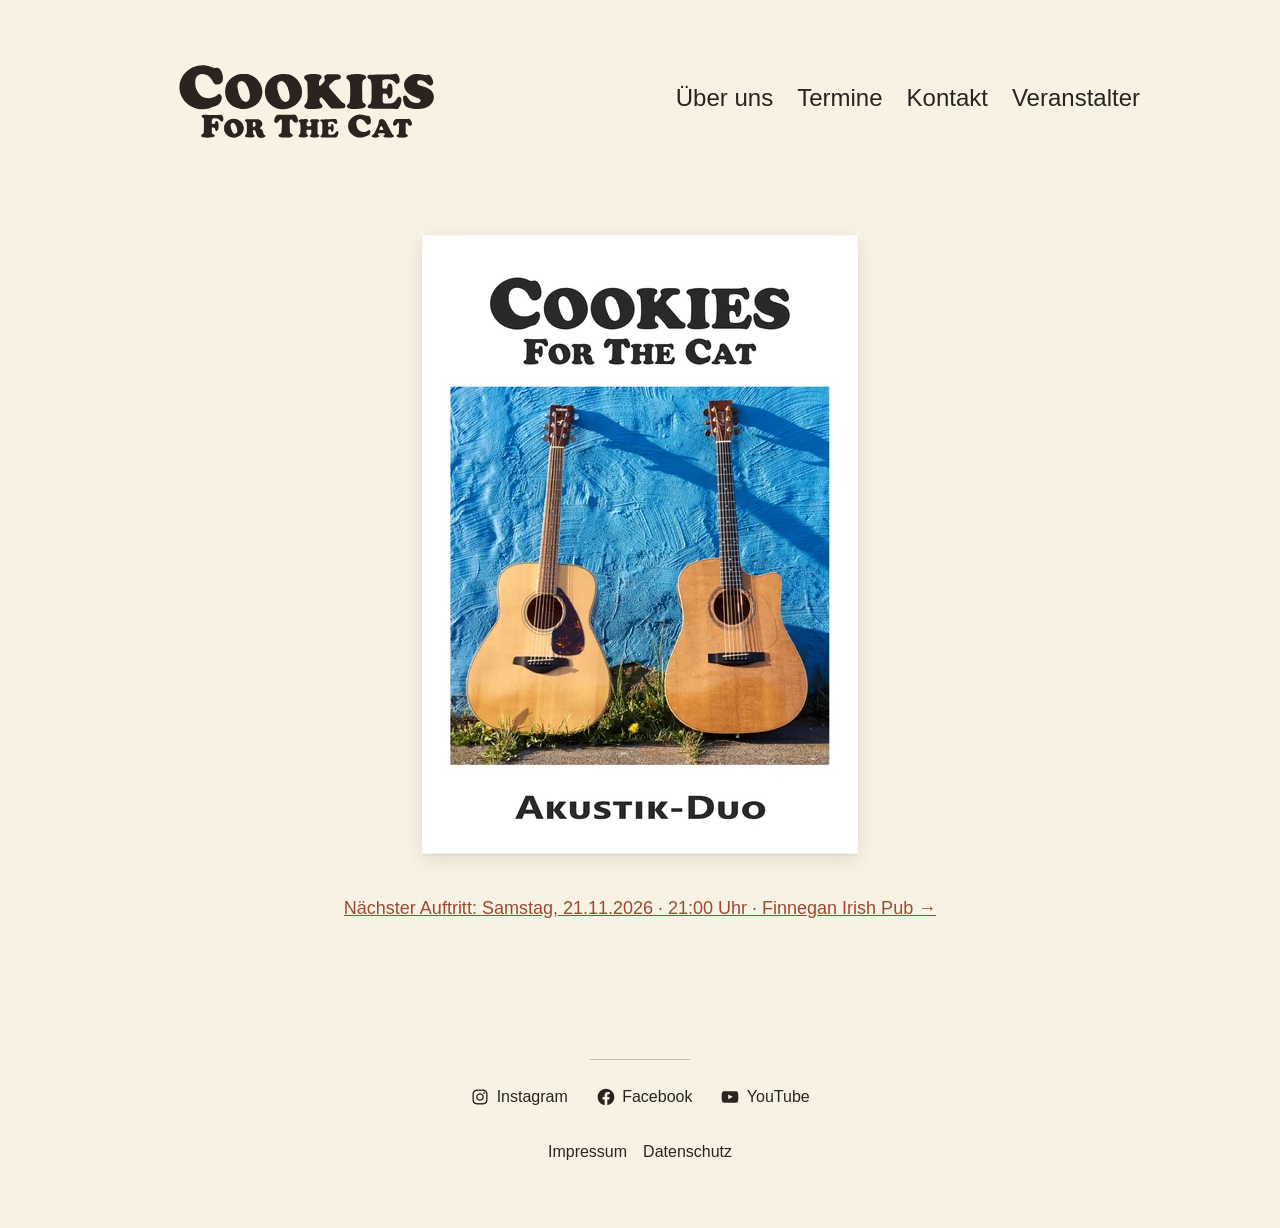
==== commit 05cde133: "Gig dates updated: 5 upcoming  index.html  | 2 +-  sitemap.xml | 2 +-  2 files changed, 2 insertions" ====
--- a/index.html
+++ b/index.html
@@ -73,7 +73,7 @@
     alt="Flyer: Cookies For The Cat, Akustik-Duo für Rock, Pop und Folk. Zwei Akustikgitarren lehnen an einer blau gestrichenen Wand."></figure>
 
   <!-- NEXT:START — generated by skripte/termine.py. -->
-  <p class="centred"><a href="termine/">Nächster Auftritt: Sonntag, 08.11.2026 · 14:00 Uhr &middot; Pusta Stube &rarr;</a></p>
+  <p class="centred"><a href="termine/">Nächster Auftritt: Samstag, 21.11.2026 · 21:00 Uhr &middot; Finnegan Irish Pub &rarr;</a></p>
   <!-- NEXT:END -->
 </main>
 
